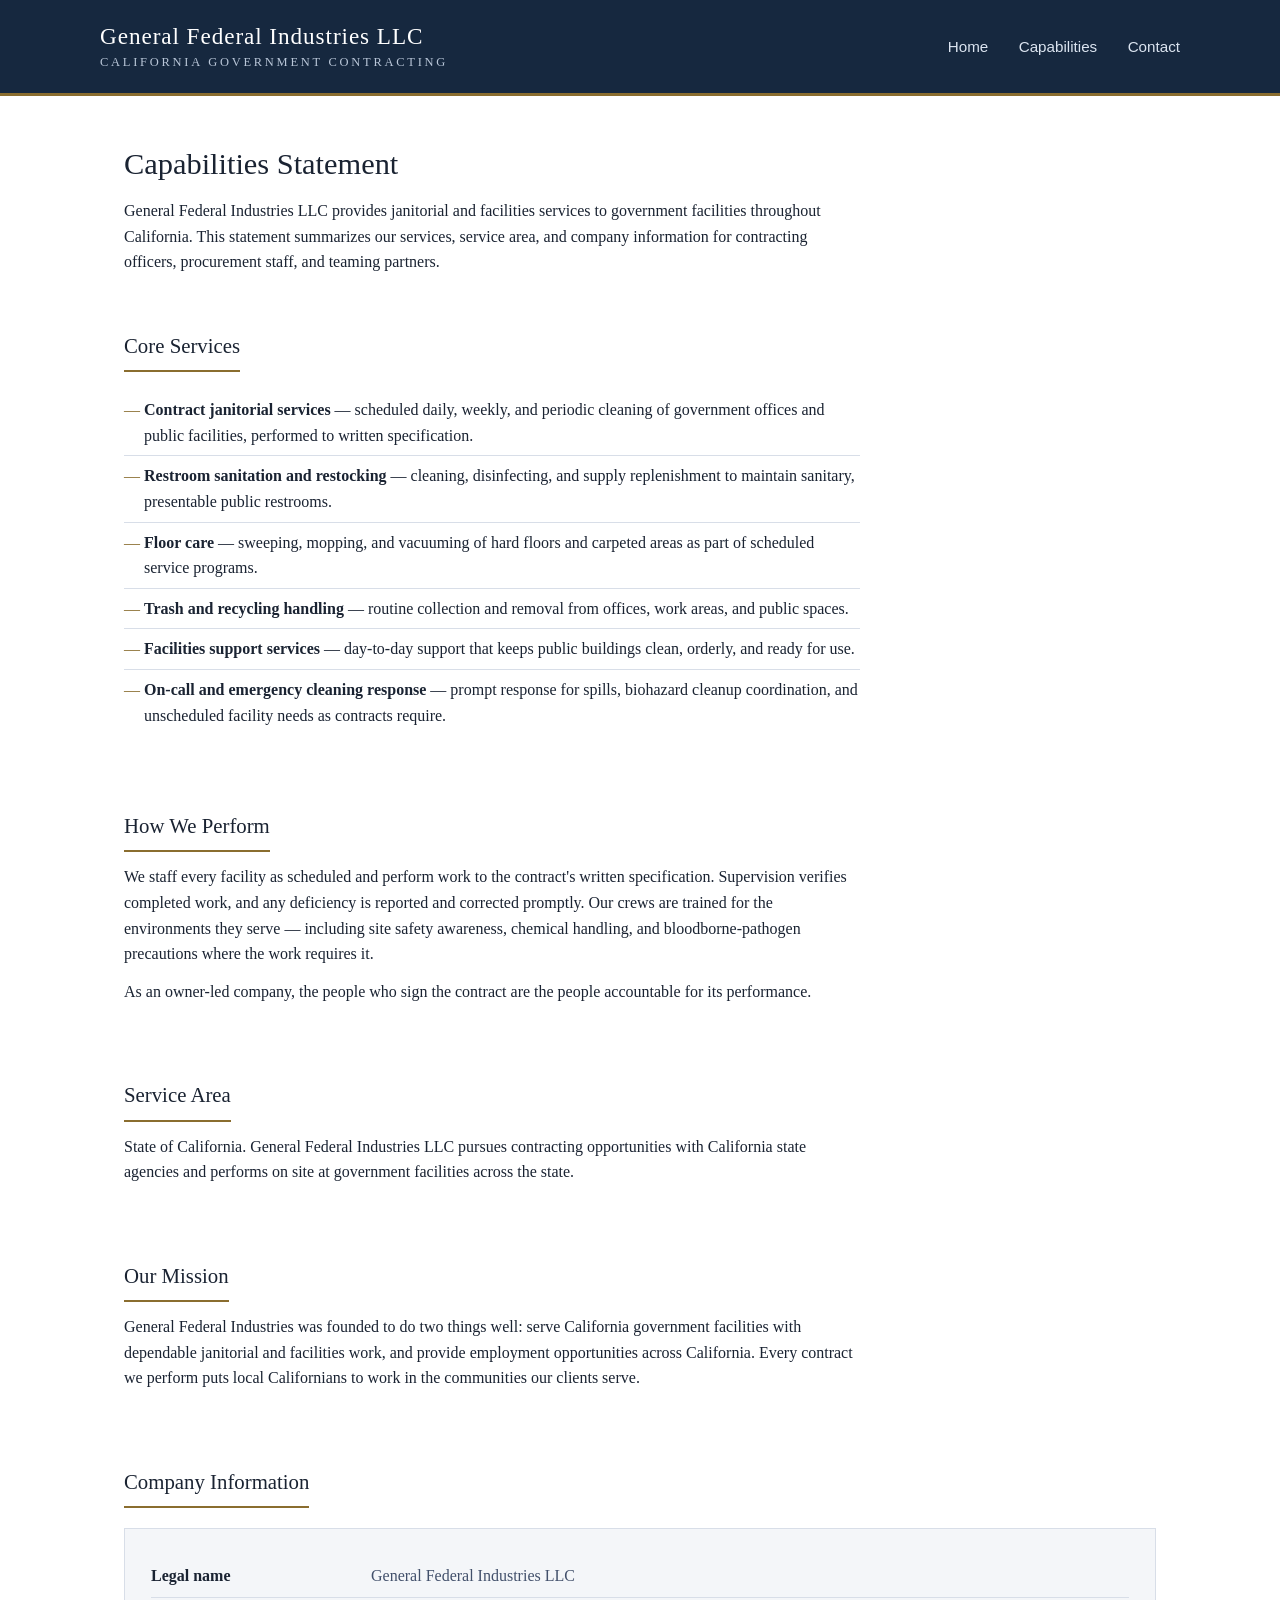
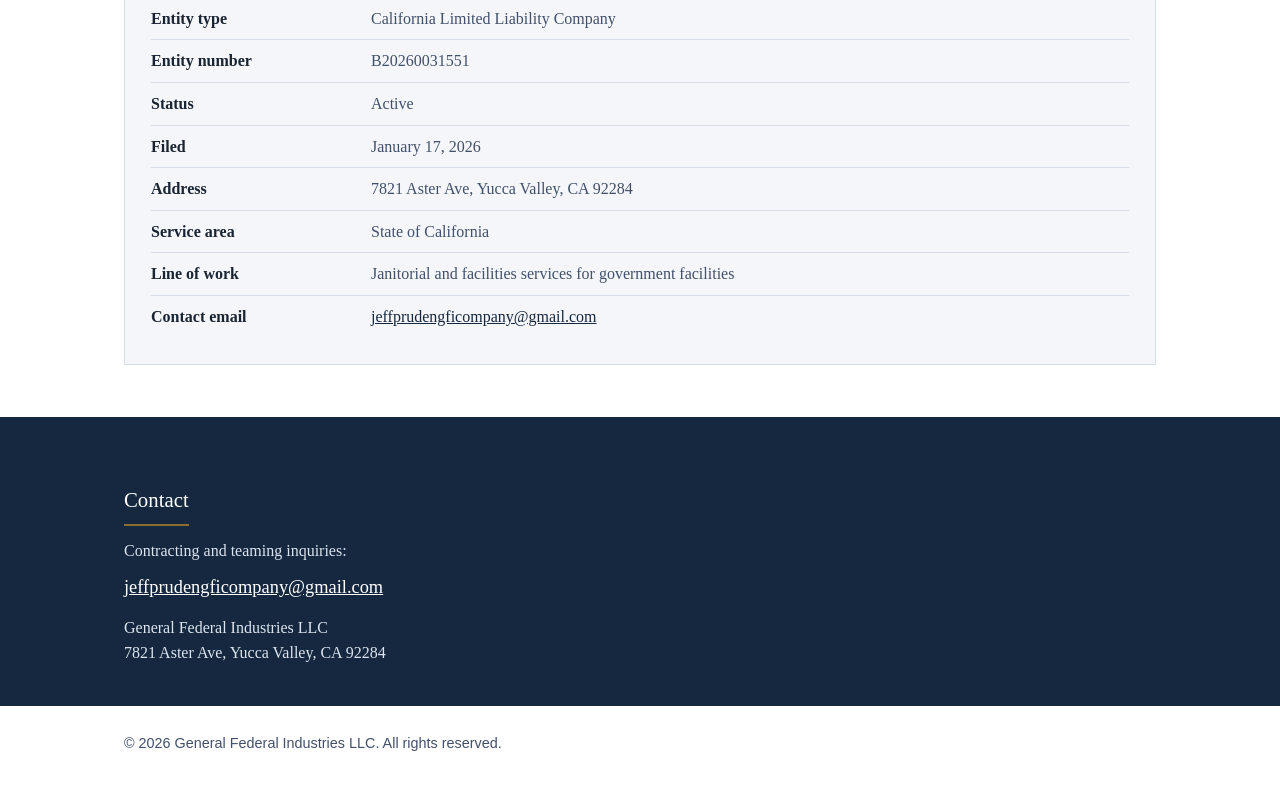
==== capabilities.html @ 668ac78e "Add capabilities.html - General Federal Industries capabilities page" ====
<!DOCTYPE html>
<html lang="en">
<head>
<meta charset="UTF-8">
<meta name="viewport" content="width=device-width, initial-scale=1.0">
<title>Capabilities — General Federal Industries LLC</title>
<meta name="description" content="Capabilities statement for General Federal Industries LLC: janitorial and facilities services for California government facilities.">
<style>
  :root{
    --ink:#1a2332; --navy:#16283f; --slate:#42506b; --line:#d8dee8;
    --accent:#8a6d2f; --bg:#ffffff; --panel:#f4f6f9; --max:1080px;
  }
  *{margin:0;padding:0;box-sizing:border-box}
  body{font-family:Georgia,'Times New Roman',serif;color:var(--ink);background:var(--bg);line-height:1.6}
  .sans{font-family:-apple-system,'Segoe UI',Helvetica,Arial,sans-serif}
  header{background:var(--navy);color:#fff}
  .wrap{max-width:var(--max);margin:0 auto;padding:0 24px}
  .topbar{display:flex;flex-wrap:wrap;align-items:center;justify-content:space-between;gap:12px;padding:22px 0}
  .firm{font-size:1.45rem;letter-spacing:.04em;line-height:1.25}
  .firm small{display:block;font-size:.78rem;letter-spacing:.22em;text-transform:uppercase;color:#b9c6d8;margin-top:4px}
  nav a{color:#dbe4f0;text-decoration:none;font-size:.95rem;margin-left:26px}
  nav a:hover{color:#fff;text-decoration:underline}
  .rule{height:3px;background:var(--accent)}
  section{padding:40px 0 8px}
  h1{font-size:1.9rem;font-weight:normal;margin:44px 0 10px}
  h2{font-size:1.3rem;font-weight:normal;margin:26px 0 12px;padding-bottom:8px;border-bottom:2px solid var(--accent);display:inline-block}
  p{max-width:46em;color:var(--ink)}
  p + p{margin-top:12px}
  ul.plain{list-style:none;margin-top:6px;max-width:46em}
  ul.plain li{padding:7px 0 7px 20px;position:relative;border-bottom:1px solid var(--line)}
  ul.plain li:last-child{border-bottom:none}
  ul.plain li::before{content:"—";position:absolute;left:0;color:var(--accent)}
  .facts{background:var(--panel);border:1px solid var(--line);padding:26px;margin-top:8px}
  .facts table{width:100%;border-collapse:collapse;font-size:1rem}
  .facts th{text-align:left;font-weight:bold;padding:8px 12px 8px 0;width:220px;vertical-align:top}
  .facts td{padding:8px 0;color:var(--slate)}
  .facts tr{border-bottom:1px solid var(--line)}
  .facts tr:last-child{border-bottom:none}
  .cta{background:var(--navy);color:#fff;padding:40px 0;margin-top:44px}
  .cta h2{color:#fff;border-bottom-color:var(--accent)}
  .cta p{color:#dbe4f0}
  .cta a{color:#fff}
  footer{padding:26px 0 34px;color:var(--slate);font-size:.9rem}
  a{color:var(--navy)}
  @media (max-width:640px){
    h1{font-size:1.5rem}
    .facts th{width:130px}
    nav a{margin-left:16px}
  }
</style>
</head>
<body>

<header>
  <div class="wrap topbar">
    <div class="firm">General Federal Industries LLC
      <small>California Government Contracting</small>
    </div>
    <nav class="sans">
      <a href="index.html">Home</a>
      <a href="capabilities.html">Capabilities</a>
      <a href="index.html#contact">Contact</a>
    </nav>
  </div>
  <div class="rule"></div>
</header>

<div class="wrap">
  <h1>Capabilities Statement</h1>
  <p>General Federal Industries LLC provides janitorial and facilities services to government facilities throughout California. This statement summarizes our services, service area, and company information for contracting officers, procurement staff, and teaming partners.</p>

  <section style="padding-top:28px">
    <h2>Core Services</h2>
    <ul class="plain">
      <li><strong>Contract janitorial services</strong> — scheduled daily, weekly, and periodic cleaning of government offices and public facilities, performed to written specification.</li>
      <li><strong>Restroom sanitation and restocking</strong> — cleaning, disinfecting, and supply replenishment to maintain sanitary, presentable public restrooms.</li>
      <li><strong>Floor care</strong> — sweeping, mopping, and vacuuming of hard floors and carpeted areas as part of scheduled service programs.</li>
      <li><strong>Trash and recycling handling</strong> — routine collection and removal from offices, work areas, and public spaces.</li>
      <li><strong>Facilities support services</strong> — day-to-day support that keeps public buildings clean, orderly, and ready for use.</li>
      <li><strong>On-call and emergency cleaning response</strong> — prompt response for spills, biohazard cleanup coordination, and unscheduled facility needs as contracts require.</li>
    </ul>
  </section>

  <section>
    <h2>How We Perform</h2>
    <p>We staff every facility as scheduled and perform work to the contract's written specification. Supervision verifies completed work, and any deficiency is reported and corrected promptly. Our crews are trained for the environments they serve — including site safety awareness, chemical handling, and bloodborne-pathogen precautions where the work requires it.</p>
    <p>As an owner-led company, the people who sign the contract are the people accountable for its performance.</p>
  </section>

  <section>
    <h2>Service Area</h2>
    <p>State of California. General Federal Industries LLC pursues contracting opportunities with California state agencies and performs on site at government facilities across the state.</p>
  </section>

  <section>
    <h2>Our Mission</h2>
    <p>General Federal Industries was founded to do two things well: serve California government facilities with dependable janitorial and facilities work, and provide employment opportunities across California. Every contract we perform puts local Californians to work in the communities our clients serve.</p>
  </section>

  <section>
    <h2>Company Information</h2>
    <div class="facts">
      <table>
        <tr><th>Legal name</th><td>General Federal Industries LLC</td></tr>
        <tr><th>Entity type</th><td>California Limited Liability Company</td></tr>
        <tr><th>Entity number</th><td>B20260031551</td></tr>
        <tr><th>Status</th><td>Active</td></tr>
        <tr><th>Filed</th><td>January 17, 2026</td></tr>
        <tr><th>Address</th><td>7821 Aster Ave, Yucca Valley, CA 92284</td></tr>
        <tr><th>Service area</th><td>State of California</td></tr>
        <tr><th>Line of work</th><td>Janitorial and facilities services for government facilities</td></tr>
        <tr><th>Contact email</th><td><a href="mailto:jeffprudengficompany@gmail.com">jeffprudengficompany@gmail.com</a></td></tr>
      </table>
    </div>
  </section>
</div>

<div class="cta">
  <div class="wrap">
    <h2>Contact</h2>
    <p>Contracting and teaming inquiries:</p>
    <p style="margin-top:10px;font-size:1.15rem"><a href="mailto:jeffprudengficompany@gmail.com">jeffprudengficompany@gmail.com</a></p>
    <p style="margin-top:12px">General Federal Industries LLC<br>7821 Aster Ave, Yucca Valley, CA 92284</p>
  </div>
</div>

<footer>
  <div class="wrap sans">&copy; 2026 General Federal Industries LLC. All rights reserved.</div>
</footer>

</body>
</html>
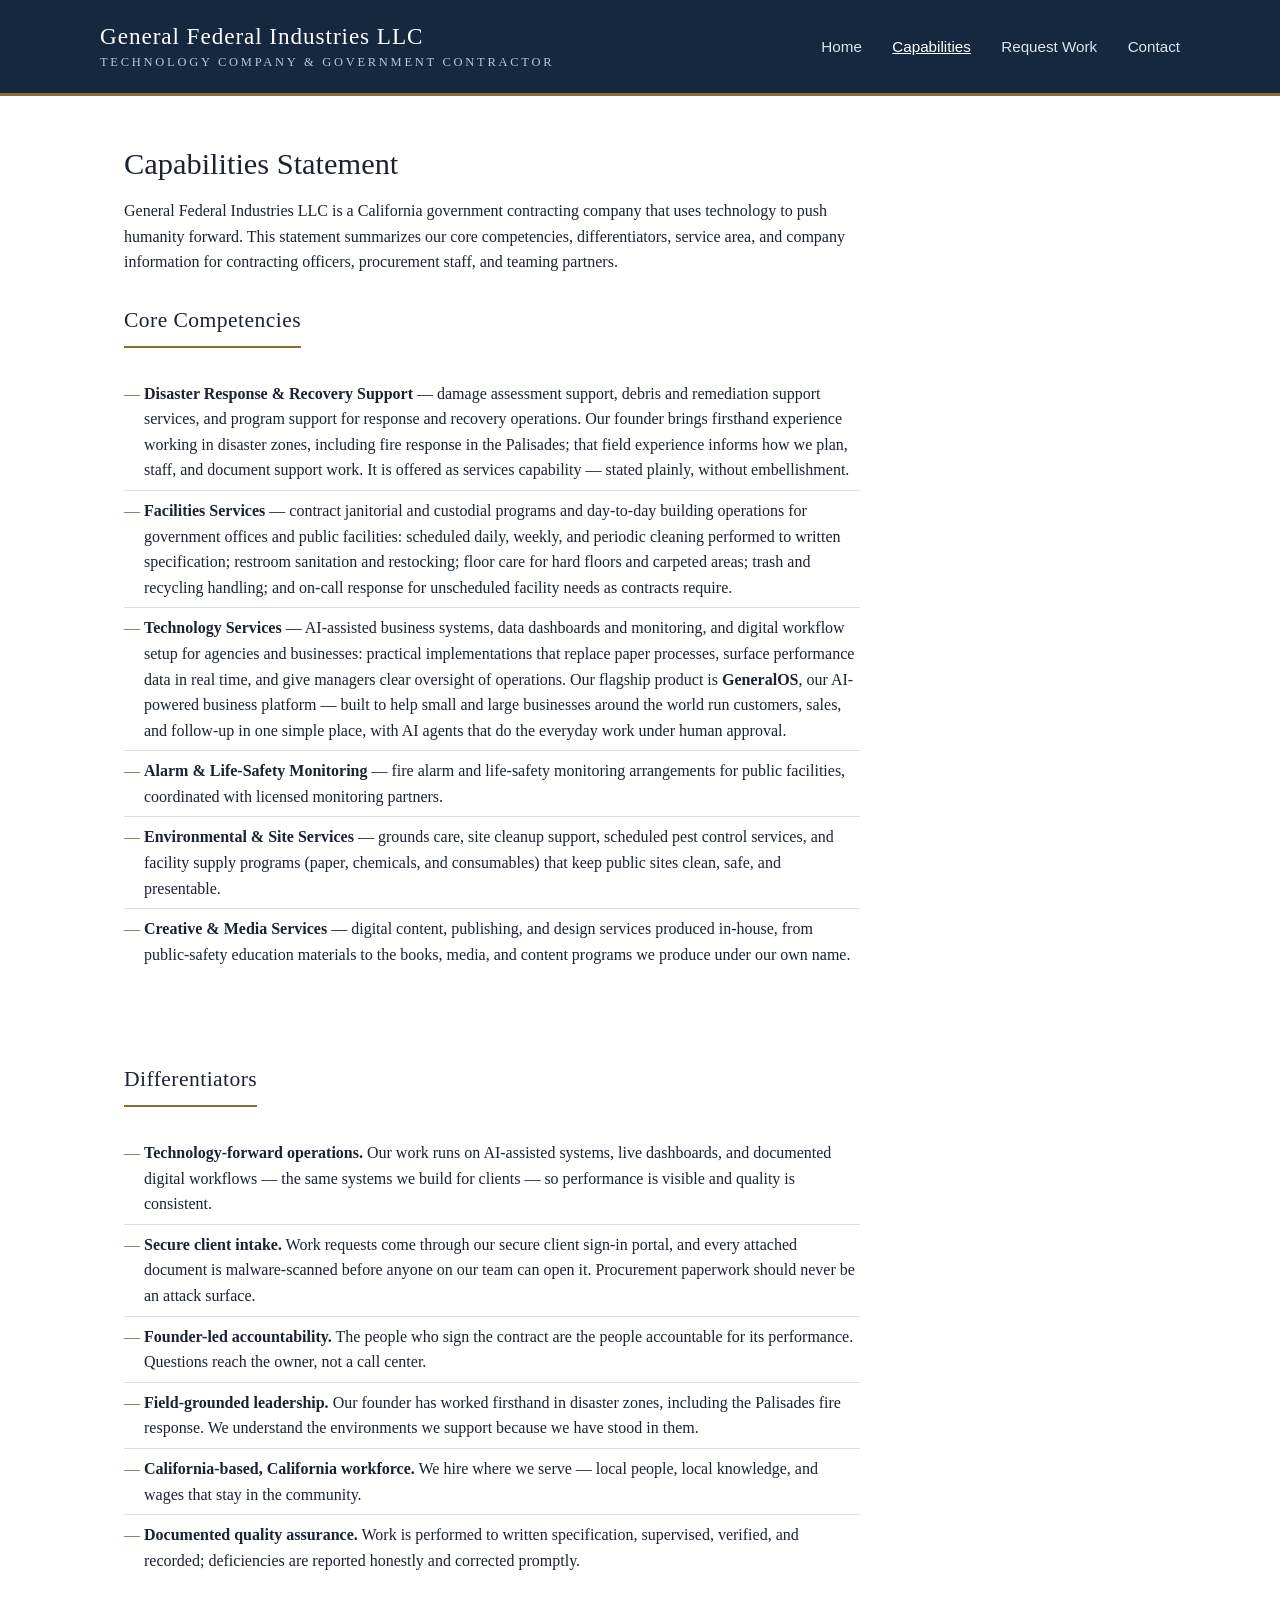
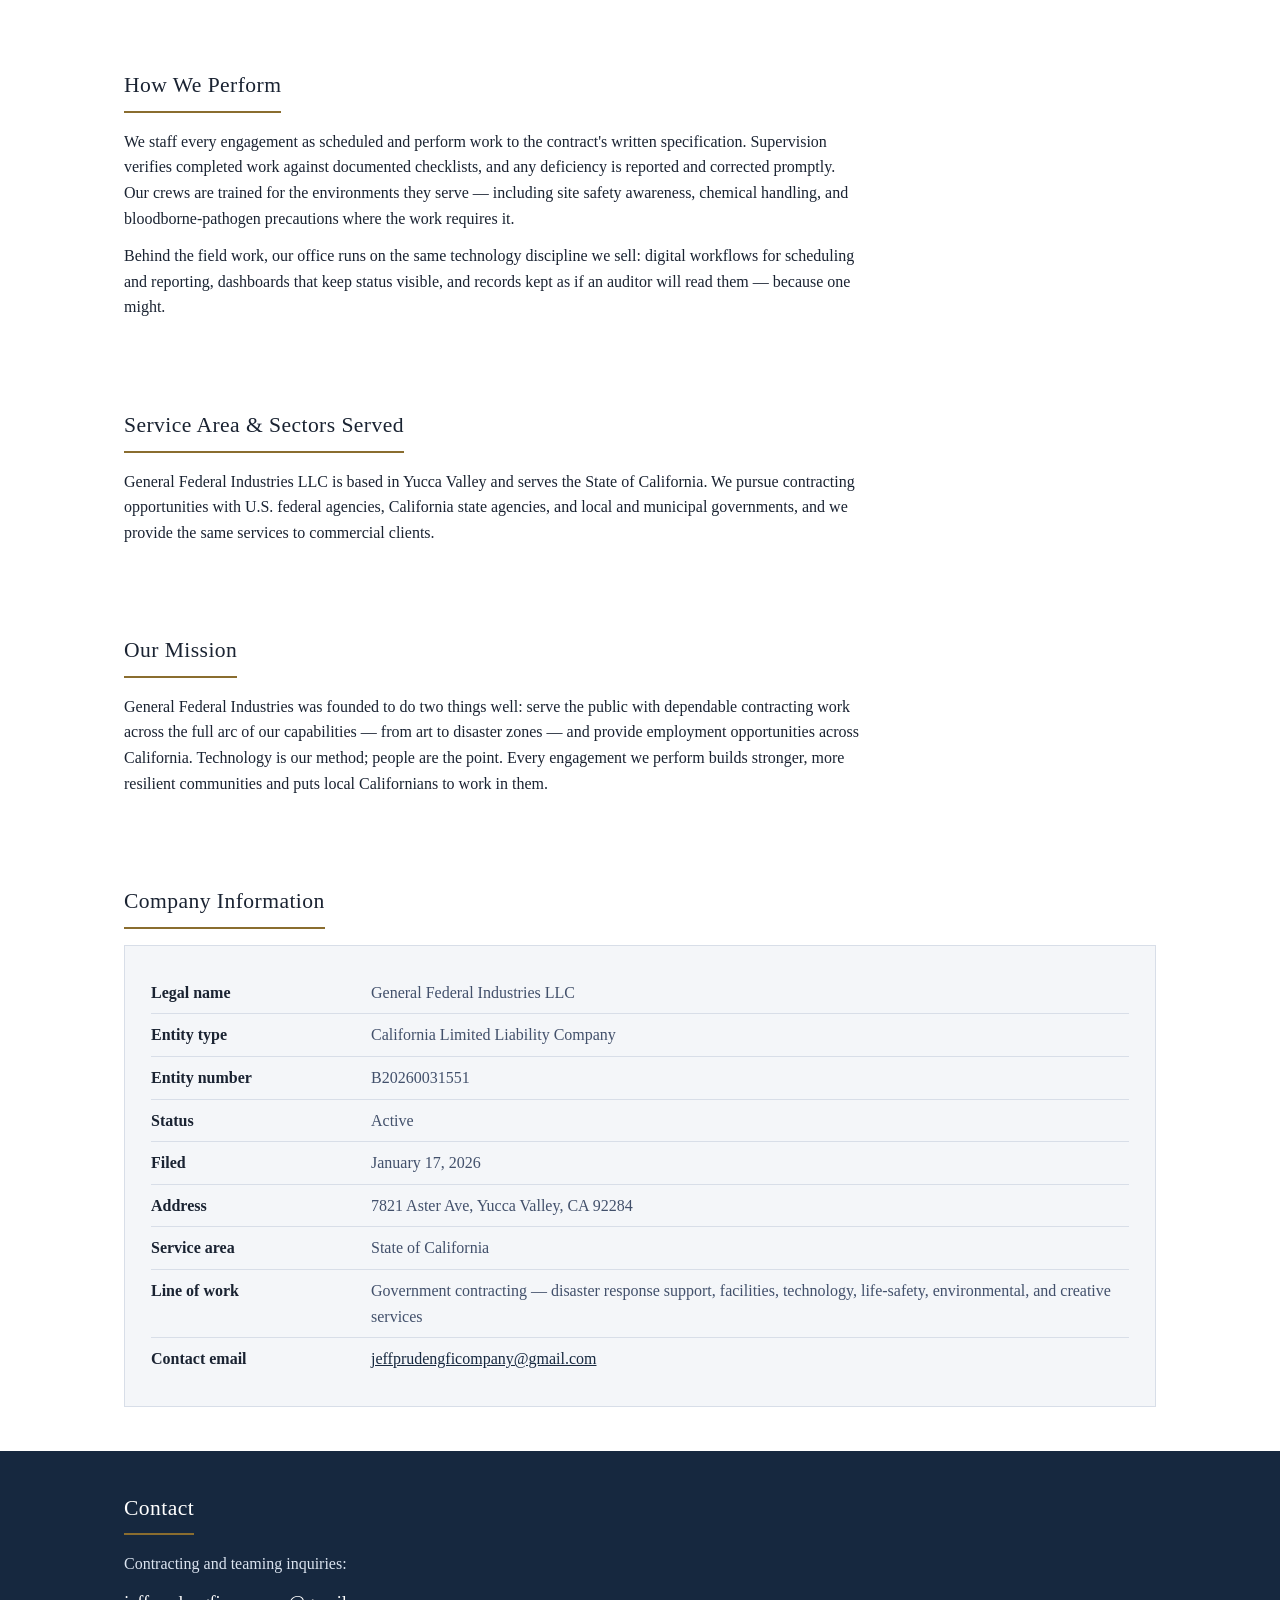
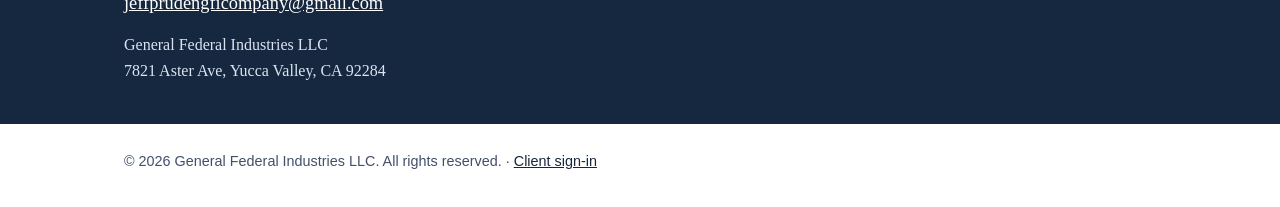
==== commit 007224b3: "GFI is a technology company and contractor — introducing GeneralOS" ====
--- a/capabilities.html
+++ b/capabilities.html
@@ -4,61 +4,22 @@
 <meta charset="UTF-8">
 <meta name="viewport" content="width=device-width, initial-scale=1.0">
 <title>Capabilities — General Federal Industries LLC</title>
-<meta name="description" content="Capabilities statement for General Federal Industries LLC: janitorial and facilities services for California government facilities.">
-<style>
-  :root{
-    --ink:#1a2332; --navy:#16283f; --slate:#42506b; --line:#d8dee8;
-    --accent:#8a6d2f; --bg:#ffffff; --panel:#f4f6f9; --max:1080px;
-  }
-  *{margin:0;padding:0;box-sizing:border-box}
-  body{font-family:Georgia,'Times New Roman',serif;color:var(--ink);background:var(--bg);line-height:1.6}
-  .sans{font-family:-apple-system,'Segoe UI',Helvetica,Arial,sans-serif}
-  header{background:var(--navy);color:#fff}
-  .wrap{max-width:var(--max);margin:0 auto;padding:0 24px}
-  .topbar{display:flex;flex-wrap:wrap;align-items:center;justify-content:space-between;gap:12px;padding:22px 0}
-  .firm{font-size:1.45rem;letter-spacing:.04em;line-height:1.25}
-  .firm small{display:block;font-size:.78rem;letter-spacing:.22em;text-transform:uppercase;color:#b9c6d8;margin-top:4px}
-  nav a{color:#dbe4f0;text-decoration:none;font-size:.95rem;margin-left:26px}
-  nav a:hover{color:#fff;text-decoration:underline}
-  .rule{height:3px;background:var(--accent)}
-  section{padding:40px 0 8px}
-  h1{font-size:1.9rem;font-weight:normal;margin:44px 0 10px}
-  h2{font-size:1.3rem;font-weight:normal;margin:26px 0 12px;padding-bottom:8px;border-bottom:2px solid var(--accent);display:inline-block}
-  p{max-width:46em;color:var(--ink)}
-  p + p{margin-top:12px}
-  ul.plain{list-style:none;margin-top:6px;max-width:46em}
-  ul.plain li{padding:7px 0 7px 20px;position:relative;border-bottom:1px solid var(--line)}
-  ul.plain li:last-child{border-bottom:none}
-  ul.plain li::before{content:"—";position:absolute;left:0;color:var(--accent)}
-  .facts{background:var(--panel);border:1px solid var(--line);padding:26px;margin-top:8px}
-  .facts table{width:100%;border-collapse:collapse;font-size:1rem}
-  .facts th{text-align:left;font-weight:bold;padding:8px 12px 8px 0;width:220px;vertical-align:top}
-  .facts td{padding:8px 0;color:var(--slate)}
-  .facts tr{border-bottom:1px solid var(--line)}
-  .facts tr:last-child{border-bottom:none}
-  .cta{background:var(--navy);color:#fff;padding:40px 0;margin-top:44px}
-  .cta h2{color:#fff;border-bottom-color:var(--accent)}
-  .cta p{color:#dbe4f0}
-  .cta a{color:#fff}
-  footer{padding:26px 0 34px;color:var(--slate);font-size:.9rem}
-  a{color:var(--navy)}
-  @media (max-width:640px){
-    h1{font-size:1.5rem}
-    .facts th{width:130px}
-    nav a{margin-left:16px}
-  }
-</style>
+<meta name="description" content="Capabilities statement for General Federal Industries LLC: government contracting across disaster response support, facilities, technology, life-safety, environmental, and creative services in California.">
+<meta name="referrer" content="strict-origin-when-cross-origin">
+<meta http-equiv="Content-Security-Policy" content="default-src 'self'; script-src 'self'; style-src 'self'; img-src 'self' data:; font-src 'self'; connect-src 'self'; object-src 'none'; base-uri 'self'; form-action 'self'">
+<link rel="stylesheet" href="styles.css">
 </head>
 <body>
 
 <header>
   <div class="wrap topbar">
     <div class="firm">General Federal Industries LLC
-      <small>California Government Contracting</small>
+      <small>Technology Company &amp; Government Contractor</small>
     </div>
     <nav class="sans">
       <a href="index.html">Home</a>
-      <a href="capabilities.html">Capabilities</a>
+      <a href="capabilities.html" class="active">Capabilities</a>
+      <a href="request.html">Request Work</a>
       <a href="index.html#contact">Contact</a>
     </nav>
   </div>
@@ -66,35 +27,47 @@
 </header>
 
 <div class="wrap">
-  <h1>Capabilities Statement</h1>
-  <p>General Federal Industries LLC provides janitorial and facilities services to government facilities throughout California. This statement summarizes our services, service area, and company information for contracting officers, procurement staff, and teaming partners.</p>
+  <h1 class="page">Capabilities Statement</h1>
+  <p>General Federal Industries LLC is a California government contracting company that uses technology to push humanity forward. This statement summarizes our core competencies, differentiators, service area, and company information for contracting officers, procurement staff, and teaming partners.</p>
 
-  <section style="padding-top:28px">
-    <h2>Core Services</h2>
+  <section class="pt28">
+    <h2>Core Competencies</h2>
     <ul class="plain">
-      <li><strong>Contract janitorial services</strong> — scheduled daily, weekly, and periodic cleaning of government offices and public facilities, performed to written specification.</li>
-      <li><strong>Restroom sanitation and restocking</strong> — cleaning, disinfecting, and supply replenishment to maintain sanitary, presentable public restrooms.</li>
-      <li><strong>Floor care</strong> — sweeping, mopping, and vacuuming of hard floors and carpeted areas as part of scheduled service programs.</li>
-      <li><strong>Trash and recycling handling</strong> — routine collection and removal from offices, work areas, and public spaces.</li>
-      <li><strong>Facilities support services</strong> — day-to-day support that keeps public buildings clean, orderly, and ready for use.</li>
-      <li><strong>On-call and emergency cleaning response</strong> — prompt response for spills, biohazard cleanup coordination, and unscheduled facility needs as contracts require.</li>
+      <li><strong>Disaster Response &amp; Recovery Support</strong> — damage assessment support, debris and remediation support services, and program support for response and recovery operations. Our founder brings firsthand experience working in disaster zones, including fire response in the Palisades; that field experience informs how we plan, staff, and document support work. It is offered as services capability — stated plainly, without embellishment.</li>
+      <li><strong>Facilities Services</strong> — contract janitorial and custodial programs and day-to-day building operations for government offices and public facilities: scheduled daily, weekly, and periodic cleaning performed to written specification; restroom sanitation and restocking; floor care for hard floors and carpeted areas; trash and recycling handling; and on-call response for unscheduled facility needs as contracts require.</li>
+      <li><strong>Technology Services</strong> — AI-assisted business systems, data dashboards and monitoring, and digital workflow setup for agencies and businesses: practical implementations that replace paper processes, surface performance data in real time, and give managers clear oversight of operations. Our flagship product is <strong>GeneralOS</strong>, our AI-powered business platform — built to help small and large businesses around the world run customers, sales, and follow-up in one simple place, with AI agents that do the everyday work under human approval.</li>
+      <li><strong>Alarm &amp; Life-Safety Monitoring</strong> — fire alarm and life-safety monitoring arrangements for public facilities, coordinated with licensed monitoring partners.</li>
+      <li><strong>Environmental &amp; Site Services</strong> — grounds care, site cleanup support, scheduled pest control services, and facility supply programs (paper, chemicals, and consumables) that keep public sites clean, safe, and presentable.</li>
+      <li><strong>Creative &amp; Media Services</strong> — digital content, publishing, and design services produced in-house, from public-safety education materials to the books, media, and content programs we produce under our own name.</li>
+    </ul>
+  </section>
+
+  <section>
+    <h2>Differentiators</h2>
+    <ul class="plain">
+      <li><strong>Technology-forward operations.</strong> Our work runs on AI-assisted systems, live dashboards, and documented digital workflows — the same systems we build for clients — so performance is visible and quality is consistent.</li>
+      <li><strong>Secure client intake.</strong> Work requests come through our secure client sign-in portal, and every attached document is malware-scanned before anyone on our team can open it. Procurement paperwork should never be an attack surface.</li>
+      <li><strong>Founder-led accountability.</strong> The people who sign the contract are the people accountable for its performance. Questions reach the owner, not a call center.</li>
+      <li><strong>Field-grounded leadership.</strong> Our founder has worked firsthand in disaster zones, including the Palisades fire response. We understand the environments we support because we have stood in them.</li>
+      <li><strong>California-based, California workforce.</strong> We hire where we serve — local people, local knowledge, and wages that stay in the community.</li>
+      <li><strong>Documented quality assurance.</strong> Work is performed to written specification, supervised, verified, and recorded; deficiencies are reported honestly and corrected promptly.</li>
     </ul>
   </section>
 
   <section>
     <h2>How We Perform</h2>
-    <p>We staff every facility as scheduled and perform work to the contract's written specification. Supervision verifies completed work, and any deficiency is reported and corrected promptly. Our crews are trained for the environments they serve — including site safety awareness, chemical handling, and bloodborne-pathogen precautions where the work requires it.</p>
-    <p>As an owner-led company, the people who sign the contract are the people accountable for its performance.</p>
+    <p>We staff every engagement as scheduled and perform work to the contract's written specification. Supervision verifies completed work against documented checklists, and any deficiency is reported and corrected promptly. Our crews are trained for the environments they serve — including site safety awareness, chemical handling, and bloodborne-pathogen precautions where the work requires it.</p>
+    <p>Behind the field work, our office runs on the same technology discipline we sell: digital workflows for scheduling and reporting, dashboards that keep status visible, and records kept as if an auditor will read them — because one might.</p>
   </section>
 
   <section>
-    <h2>Service Area</h2>
-    <p>State of California. General Federal Industries LLC pursues contracting opportunities with California state agencies and performs on site at government facilities across the state.</p>
+    <h2>Service Area &amp; Sectors Served</h2>
+    <p>General Federal Industries LLC is based in Yucca Valley and serves the State of California. We pursue contracting opportunities with U.S. federal agencies, California state agencies, and local and municipal governments, and we provide the same services to commercial clients.</p>
   </section>
 
   <section>
     <h2>Our Mission</h2>
-    <p>General Federal Industries was founded to do two things well: serve California government facilities with dependable janitorial and facilities work, and provide employment opportunities across California. Every contract we perform puts local Californians to work in the communities our clients serve.</p>
+    <p>General Federal Industries was founded to do two things well: serve the public with dependable contracting work across the full arc of our capabilities — from art to disaster zones — and provide employment opportunities across California. Technology is our method; people are the point. Every engagement we perform builds stronger, more resilient communities and puts local Californians to work in them.</p>
   </section>
 
   <section>
@@ -108,7 +81,7 @@
         <tr><th>Filed</th><td>January 17, 2026</td></tr>
         <tr><th>Address</th><td>7821 Aster Ave, Yucca Valley, CA 92284</td></tr>
         <tr><th>Service area</th><td>State of California</td></tr>
-        <tr><th>Line of work</th><td>Janitorial and facilities services for government facilities</td></tr>
+        <tr><th>Line of work</th><td>Government contracting — disaster response support, facilities, technology, life-safety, environmental, and creative services</td></tr>
         <tr><th>Contact email</th><td><a href="mailto:jeffprudengficompany@gmail.com">jeffprudengficompany@gmail.com</a></td></tr>
       </table>
     </div>
@@ -119,13 +92,13 @@
   <div class="wrap">
     <h2>Contact</h2>
     <p>Contracting and teaming inquiries:</p>
-    <p style="margin-top:10px;font-size:1.15rem"><a href="mailto:jeffprudengficompany@gmail.com">jeffprudengficompany@gmail.com</a></p>
-    <p style="margin-top:12px">General Federal Industries LLC<br>7821 Aster Ave, Yucca Valley, CA 92284</p>
+    <p class="cta-email"><a href="mailto:jeffprudengficompany@gmail.com">jeffprudengficompany@gmail.com</a></p>
+    <p class="mt14">General Federal Industries LLC<br>7821 Aster Ave, Yucca Valley, CA 92284</p>
   </div>
 </div>
 
 <footer>
-  <div class="wrap sans">&copy; 2026 General Federal Industries LLC. All rights reserved.</div>
+  <div class="wrap sans">&copy; 2026 General Federal Industries LLC. All rights reserved. · <a href="request.html">Client sign-in</a></div>
 </footer>
 
 </body>
--- a/styles.css
+++ b/styles.css
@@ -0,0 +1,93 @@
+/* General Federal Industries LLC — shared site styles (v2).
+   Moved out of the v1 pages' inline <style> blocks so the site can run
+   under a strict Content-Security-Policy (style-src 'self'). */
+:root{
+  --ink:#1a2332; --navy:#16283f; --slate:#42506b; --line:#d8dee8;
+  --accent:#8a6d2f; --bg:#ffffff; --panel:#f4f6f9; --max:1080px;
+  --danger:#8f2d2d; --ok:#27632f;
+}
+*{margin:0;padding:0;box-sizing:border-box}
+body{font-family:Georgia,'Times New Roman',serif;color:var(--ink);background:var(--bg);line-height:1.6}
+.sans{font-family:-apple-system,'Segoe UI',Helvetica,Arial,sans-serif}
+header{background:var(--navy);color:#fff}
+.wrap{max-width:var(--max);margin:0 auto;padding:0 24px}
+.topbar{display:flex;flex-wrap:wrap;align-items:center;justify-content:space-between;gap:12px;padding:22px 0}
+.firm{font-size:1.45rem;letter-spacing:.04em;line-height:1.25}
+.firm small{display:block;font-size:.78rem;letter-spacing:.22em;text-transform:uppercase;color:#b9c6d8;margin-top:4px}
+nav a{color:#dbe4f0;text-decoration:none;font-size:.95rem;margin-left:26px}
+nav a:hover{color:#fff;text-decoration:underline}
+nav a.active{color:#fff;text-decoration:underline}
+.rule{height:3px;background:var(--accent)}
+.hero{padding:56px 0 44px;border-bottom:1px solid var(--line)}
+.hero h1{font-size:2.1rem;font-weight:normal;line-height:1.25;max-width:22em}
+.hero p{margin-top:18px;font-size:1.08rem;color:var(--slate);max-width:44em}
+section{padding:44px 0}
+h1.page{font-size:1.9rem;font-weight:normal;margin:44px 0 10px}
+h2{font-size:1.35rem;font-weight:normal;letter-spacing:.02em;margin-bottom:16px;padding-bottom:8px;border-bottom:2px solid var(--accent);display:inline-block}
+p.lead{font-size:1.05rem;color:var(--ink);max-width:46em}
+p{max-width:46em}
+p + p{margin-top:12px}
+.mt14{margin-top:14px}
+.mt20{margin-top:20px}
+.grid{display:grid;grid-template-columns:repeat(auto-fit,minmax(280px,1fr));gap:22px;margin-top:22px}
+.card{background:var(--panel);border:1px solid var(--line);padding:24px}
+.card h3{font-size:1.08rem;font-weight:bold;margin-bottom:8px}
+.card p{color:var(--slate);font-size:.98rem;max-width:none}
+ul.plain{list-style:none;margin-top:10px;max-width:46em}
+ul.plain li{padding:7px 0 7px 20px;position:relative;border-bottom:1px solid var(--line)}
+ul.plain li:last-child{border-bottom:none}
+ul.plain li::before{content:"—";position:absolute;left:0;color:var(--accent)}
+.facts{background:var(--panel);border:1px solid var(--line);padding:26px}
+.facts table{width:100%;border-collapse:collapse;font-size:1rem}
+.facts th{text-align:left;font-weight:bold;padding:8px 12px 8px 0;width:220px;vertical-align:top}
+.facts td{padding:8px 0;color:var(--slate)}
+.facts tr{border-bottom:1px solid var(--line)}
+.facts tr:last-child{border-bottom:none}
+.cta{background:var(--navy);color:#fff;padding:40px 0}
+.cta h2{color:#fff;border-bottom-color:var(--accent)}
+.cta p{color:#dbe4f0;max-width:44em}
+.cta a{color:#fff}
+.cta-email{margin-top:12px;font-size:1.15rem}
+footer{padding:26px 0 34px;color:var(--slate);font-size:.9rem}
+a{color:var(--navy)}
+.btn{display:inline-block;background:var(--navy);color:#fff;text-decoration:none;
+  padding:12px 22px;font-size:1rem;border:1px solid var(--navy);cursor:pointer}
+.btn:hover{background:var(--accent);border-color:var(--accent)}
+.btn.secondary{background:#fff;color:var(--navy)}
+.btn.secondary:hover{background:var(--panel);color:var(--navy)}
+.pt28{padding-top:28px}
+
+/* --- sign-in + intake form (request.html) --- */
+.auth-box,.form-box{background:var(--panel);border:1px solid var(--line);padding:26px;max-width:760px}
+.form-box{margin-top:26px}
+label.flabel{display:block;font-weight:bold;margin:18px 0 6px}
+label.flabel:first-child{margin-top:0}
+.hint{font-weight:normal;color:var(--slate);font-size:.9rem}
+input[type=text],input[type=email],input[type=tel],input[type=file],
+select,textarea{
+  width:100%;padding:10px;font-size:1rem;border:1px solid var(--line);
+  background:#fff;color:var(--ink);font-family:inherit}
+textarea{min-height:140px}
+.field-error{color:var(--danger);font-size:.92rem;min-height:1.2em;margin-top:4px}
+.msg{margin-top:14px;font-size:1rem}
+.msg.ok{color:var(--ok)}
+.msg.err{color:var(--danger)}
+.notice{border:1px solid var(--accent);background:#fdf8ec;padding:16px 18px;max-width:760px;margin-top:22px}
+.notice p{max-width:none}
+[hidden]{display:none !important}
+.sub-card{background:#fff;border:1px solid var(--line);padding:18px;margin:14px 0;max-width:760px}
+.sub-card h3{font-size:1.05rem;margin-bottom:6px}
+.badge{display:inline-block;padding:1px 9px;border-radius:8px;font-size:.82rem;background:#e8edf4;color:var(--navy)}
+.badge.locked{background:#f6e0e0;color:var(--danger)}
+.badge.clean{background:#e2f2e4;color:var(--ok)}
+.badge.pending{background:#fdf3d8;color:#6d5410}
+.row-flex{display:flex;gap:12px;flex-wrap:wrap;align-items:center}
+#turnstile-box{margin-top:14px}
+
+@media (max-width:640px){
+  .hero{padding:38px 0 30px}
+  .hero h1{font-size:1.6rem}
+  h1.page{font-size:1.5rem}
+  .facts th{width:130px}
+  nav a{margin-left:16px}
+}
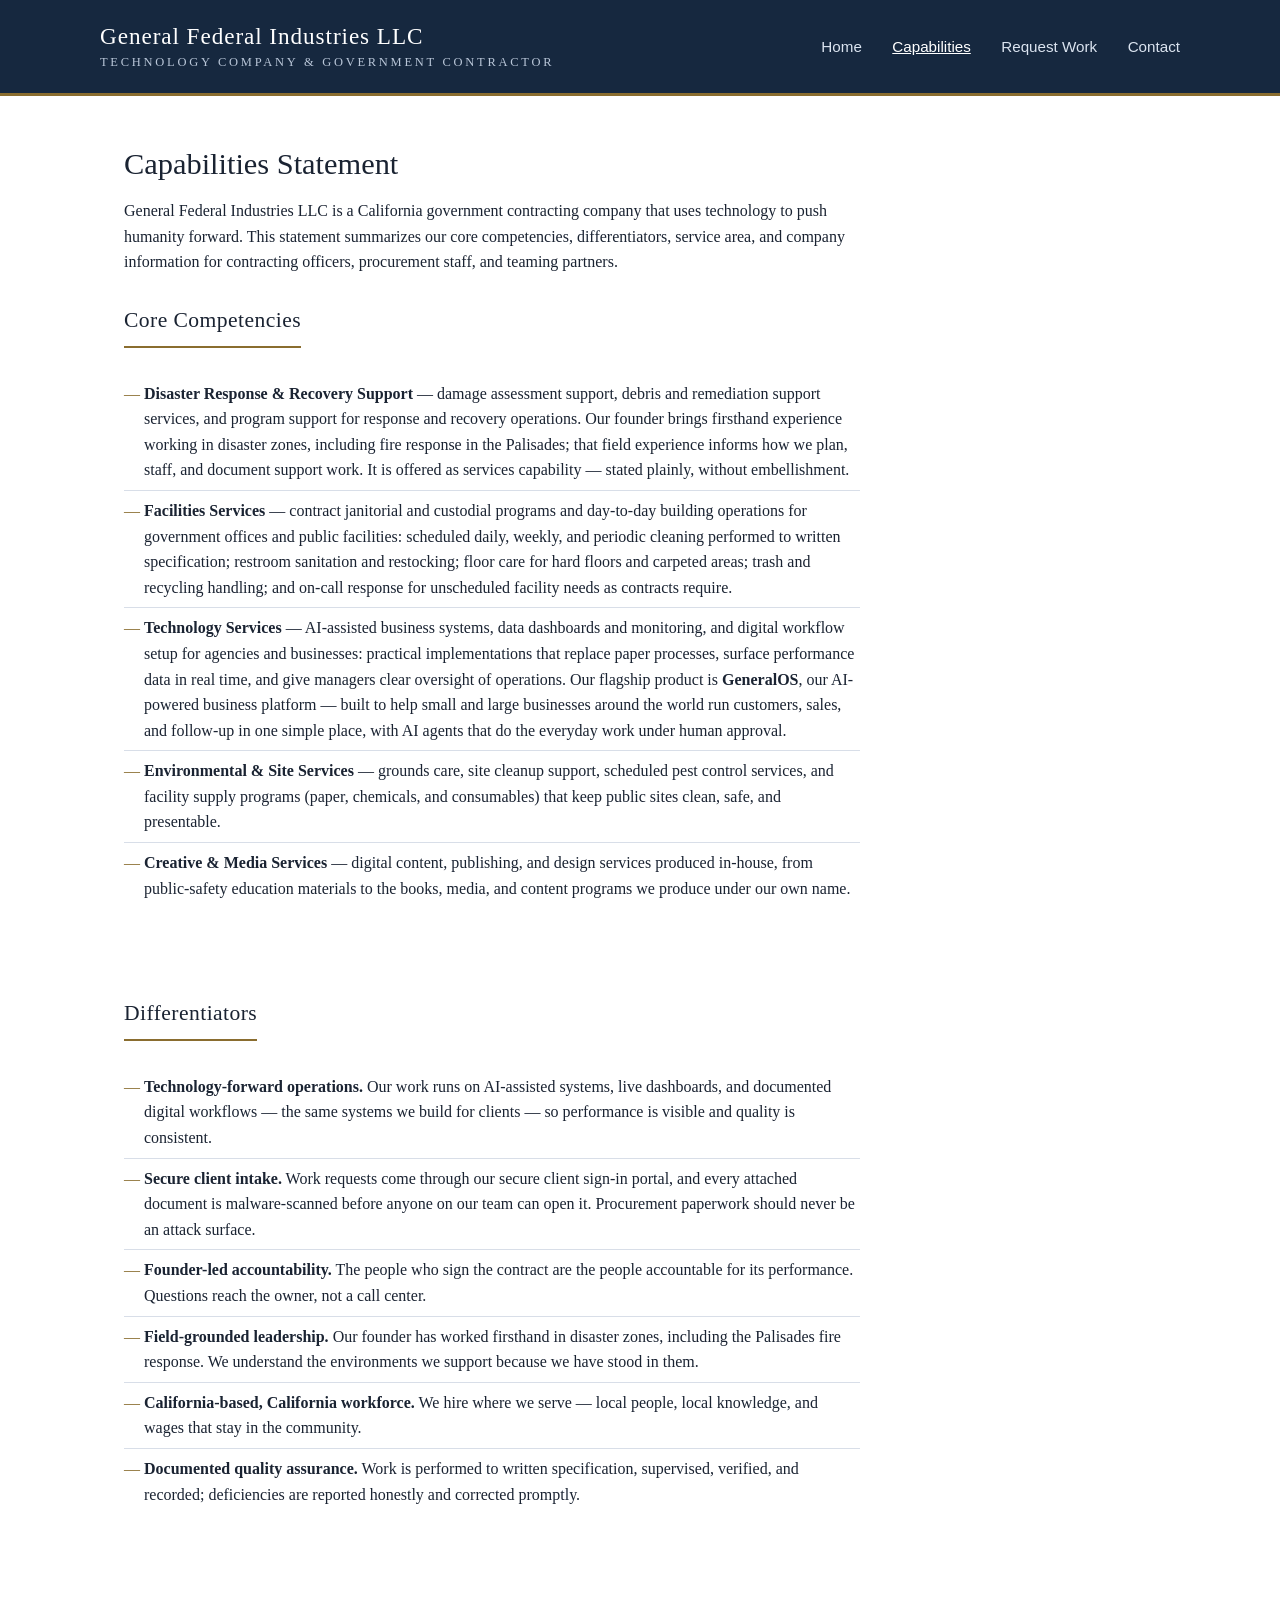
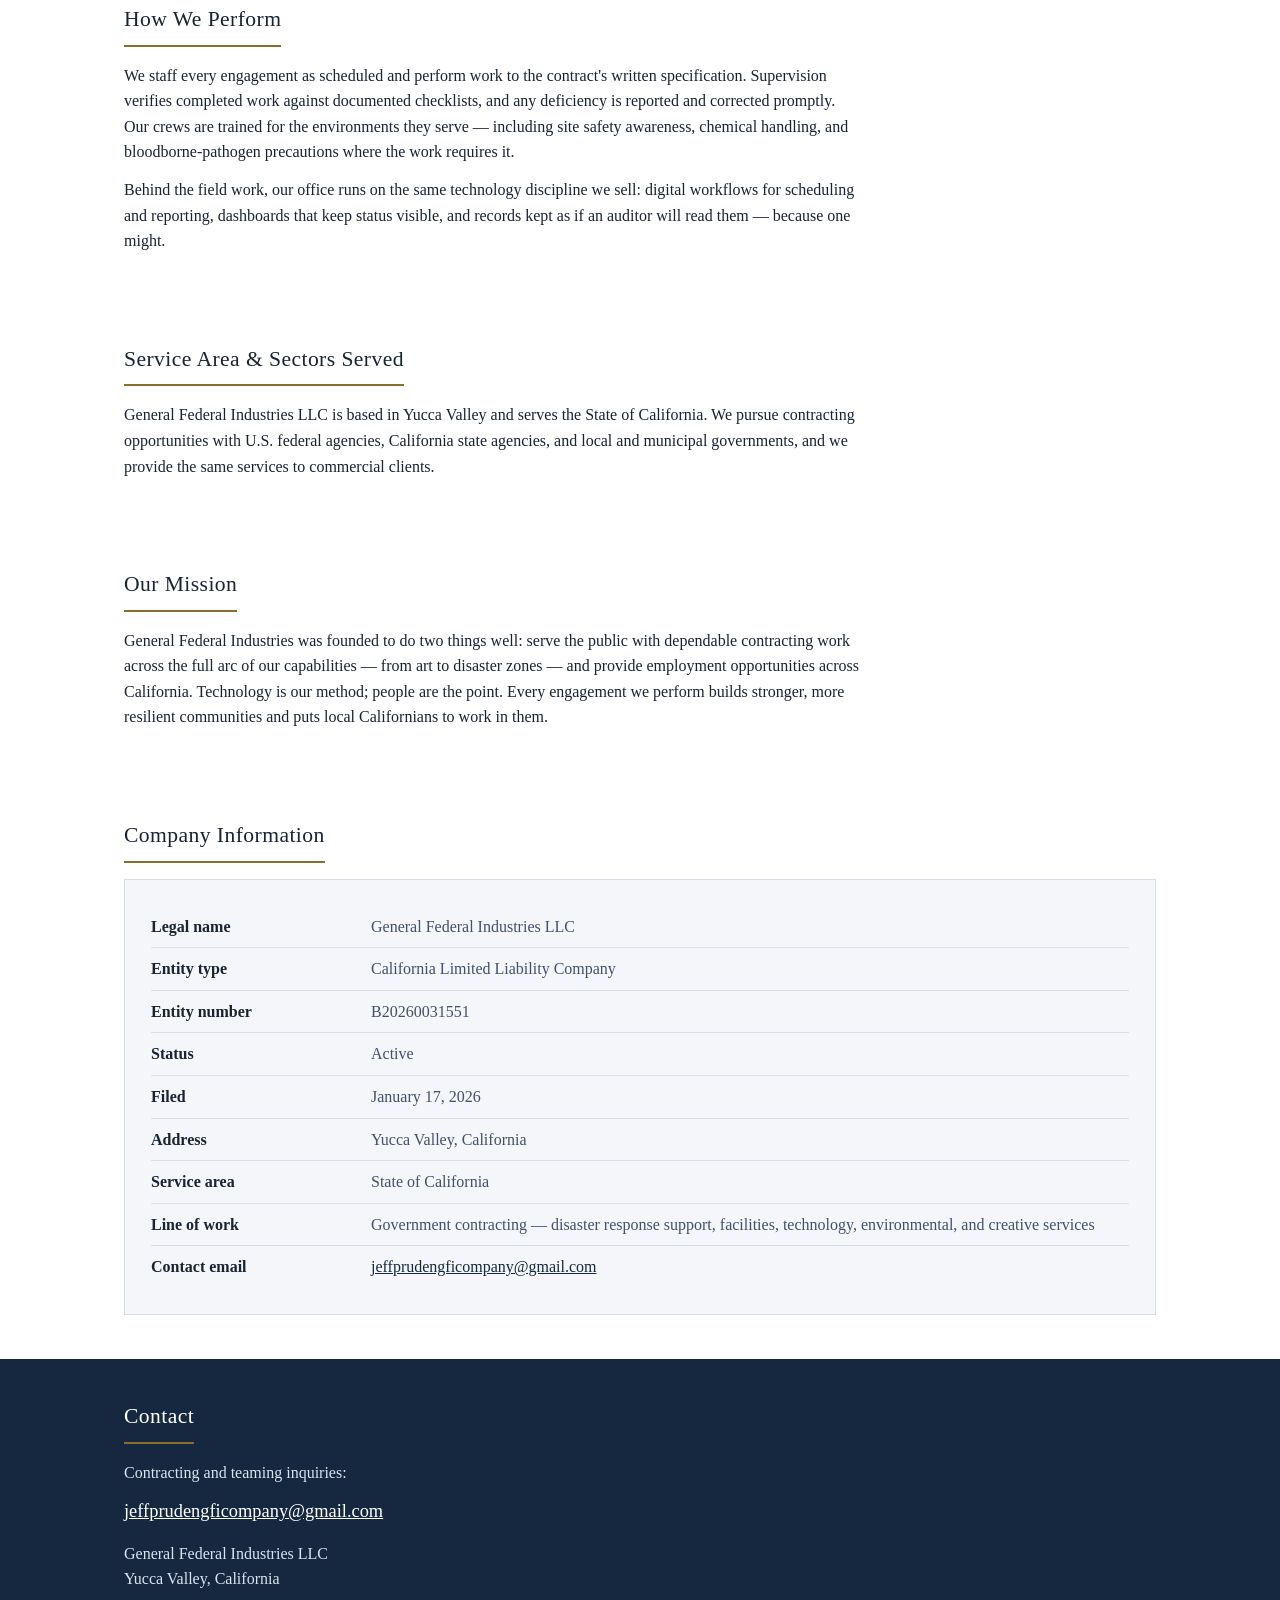
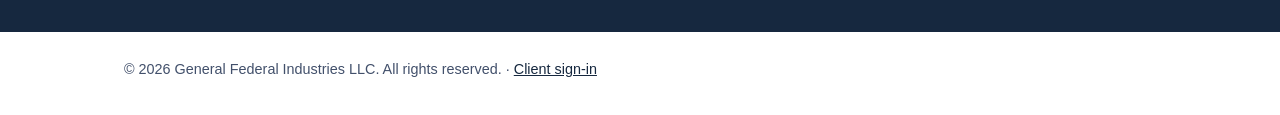
==== commit 2c4ab19b: "Remove alarm monitoring service and street address per owner direction" ====
--- a/capabilities.html
+++ b/capabilities.html
@@ -4,7 +4,7 @@
 <meta charset="UTF-8">
 <meta name="viewport" content="width=device-width, initial-scale=1.0">
 <title>Capabilities — General Federal Industries LLC</title>
-<meta name="description" content="Capabilities statement for General Federal Industries LLC: government contracting across disaster response support, facilities, technology, life-safety, environmental, and creative services in California.">
+<meta name="description" content="Capabilities statement for General Federal Industries LLC: government contracting across disaster response support, facilities, technology, environmental, and creative services in California.">
 <meta name="referrer" content="strict-origin-when-cross-origin">
 <meta http-equiv="Content-Security-Policy" content="default-src 'self'; script-src 'self'; style-src 'self'; img-src 'self' data:; font-src 'self'; connect-src 'self'; object-src 'none'; base-uri 'self'; form-action 'self'">
 <link rel="stylesheet" href="styles.css">
@@ -36,7 +36,6 @@
       <li><strong>Disaster Response &amp; Recovery Support</strong> — damage assessment support, debris and remediation support services, and program support for response and recovery operations. Our founder brings firsthand experience working in disaster zones, including fire response in the Palisades; that field experience informs how we plan, staff, and document support work. It is offered as services capability — stated plainly, without embellishment.</li>
       <li><strong>Facilities Services</strong> — contract janitorial and custodial programs and day-to-day building operations for government offices and public facilities: scheduled daily, weekly, and periodic cleaning performed to written specification; restroom sanitation and restocking; floor care for hard floors and carpeted areas; trash and recycling handling; and on-call response for unscheduled facility needs as contracts require.</li>
       <li><strong>Technology Services</strong> — AI-assisted business systems, data dashboards and monitoring, and digital workflow setup for agencies and businesses: practical implementations that replace paper processes, surface performance data in real time, and give managers clear oversight of operations. Our flagship product is <strong>GeneralOS</strong>, our AI-powered business platform — built to help small and large businesses around the world run customers, sales, and follow-up in one simple place, with AI agents that do the everyday work under human approval.</li>
-      <li><strong>Alarm &amp; Life-Safety Monitoring</strong> — fire alarm and life-safety monitoring arrangements for public facilities, coordinated with licensed monitoring partners.</li>
       <li><strong>Environmental &amp; Site Services</strong> — grounds care, site cleanup support, scheduled pest control services, and facility supply programs (paper, chemicals, and consumables) that keep public sites clean, safe, and presentable.</li>
       <li><strong>Creative &amp; Media Services</strong> — digital content, publishing, and design services produced in-house, from public-safety education materials to the books, media, and content programs we produce under our own name.</li>
     </ul>
@@ -79,9 +78,9 @@
         <tr><th>Entity number</th><td>B20260031551</td></tr>
         <tr><th>Status</th><td>Active</td></tr>
         <tr><th>Filed</th><td>January 17, 2026</td></tr>
-        <tr><th>Address</th><td>7821 Aster Ave, Yucca Valley, CA 92284</td></tr>
+        <tr><th>Address</th><td>Yucca Valley, California</td></tr>
         <tr><th>Service area</th><td>State of California</td></tr>
-        <tr><th>Line of work</th><td>Government contracting — disaster response support, facilities, technology, life-safety, environmental, and creative services</td></tr>
+        <tr><th>Line of work</th><td>Government contracting — disaster response support, facilities, technology, environmental, and creative services</td></tr>
         <tr><th>Contact email</th><td><a href="mailto:jeffprudengficompany@gmail.com">jeffprudengficompany@gmail.com</a></td></tr>
       </table>
     </div>
@@ -93,7 +92,7 @@
     <h2>Contact</h2>
     <p>Contracting and teaming inquiries:</p>
     <p class="cta-email"><a href="mailto:jeffprudengficompany@gmail.com">jeffprudengficompany@gmail.com</a></p>
-    <p class="mt14">General Federal Industries LLC<br>7821 Aster Ave, Yucca Valley, CA 92284</p>
+    <p class="mt14">General Federal Industries LLC<br>Yucca Valley, California</p>
   </div>
 </div>
 
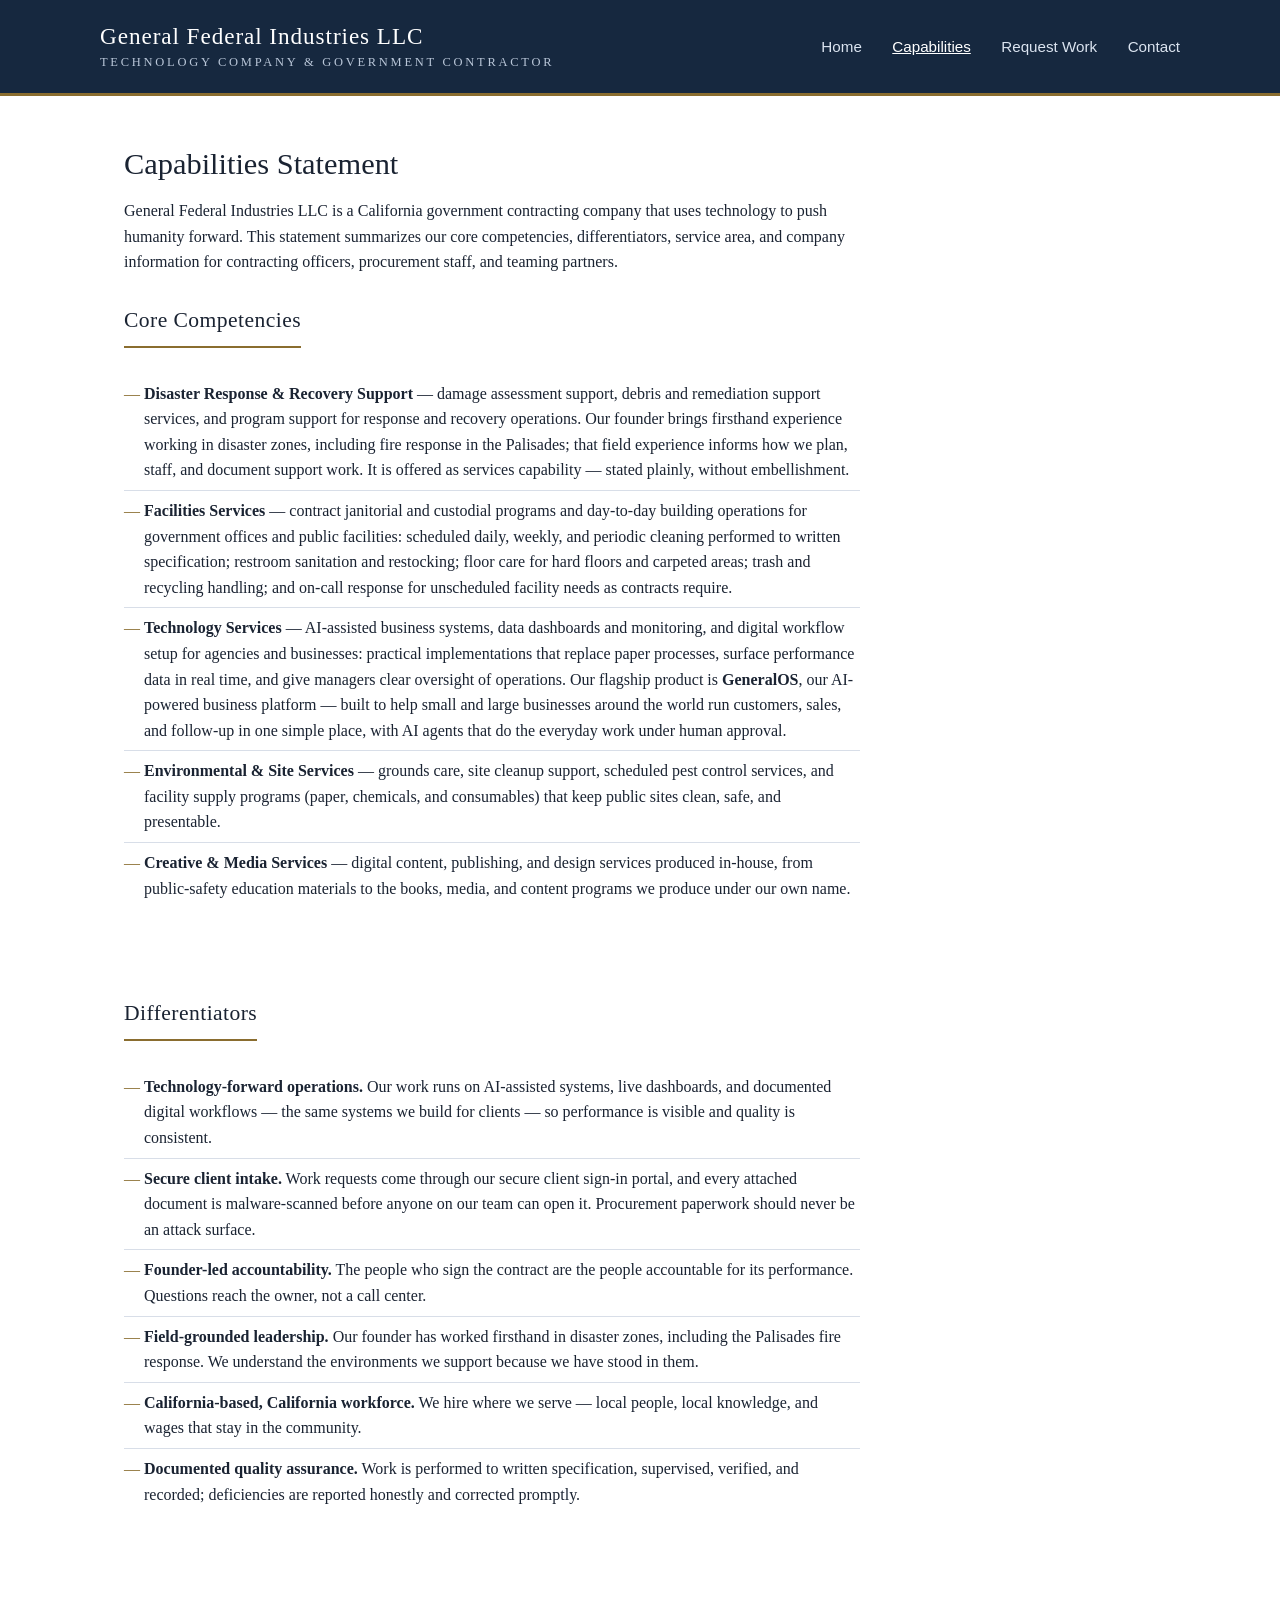
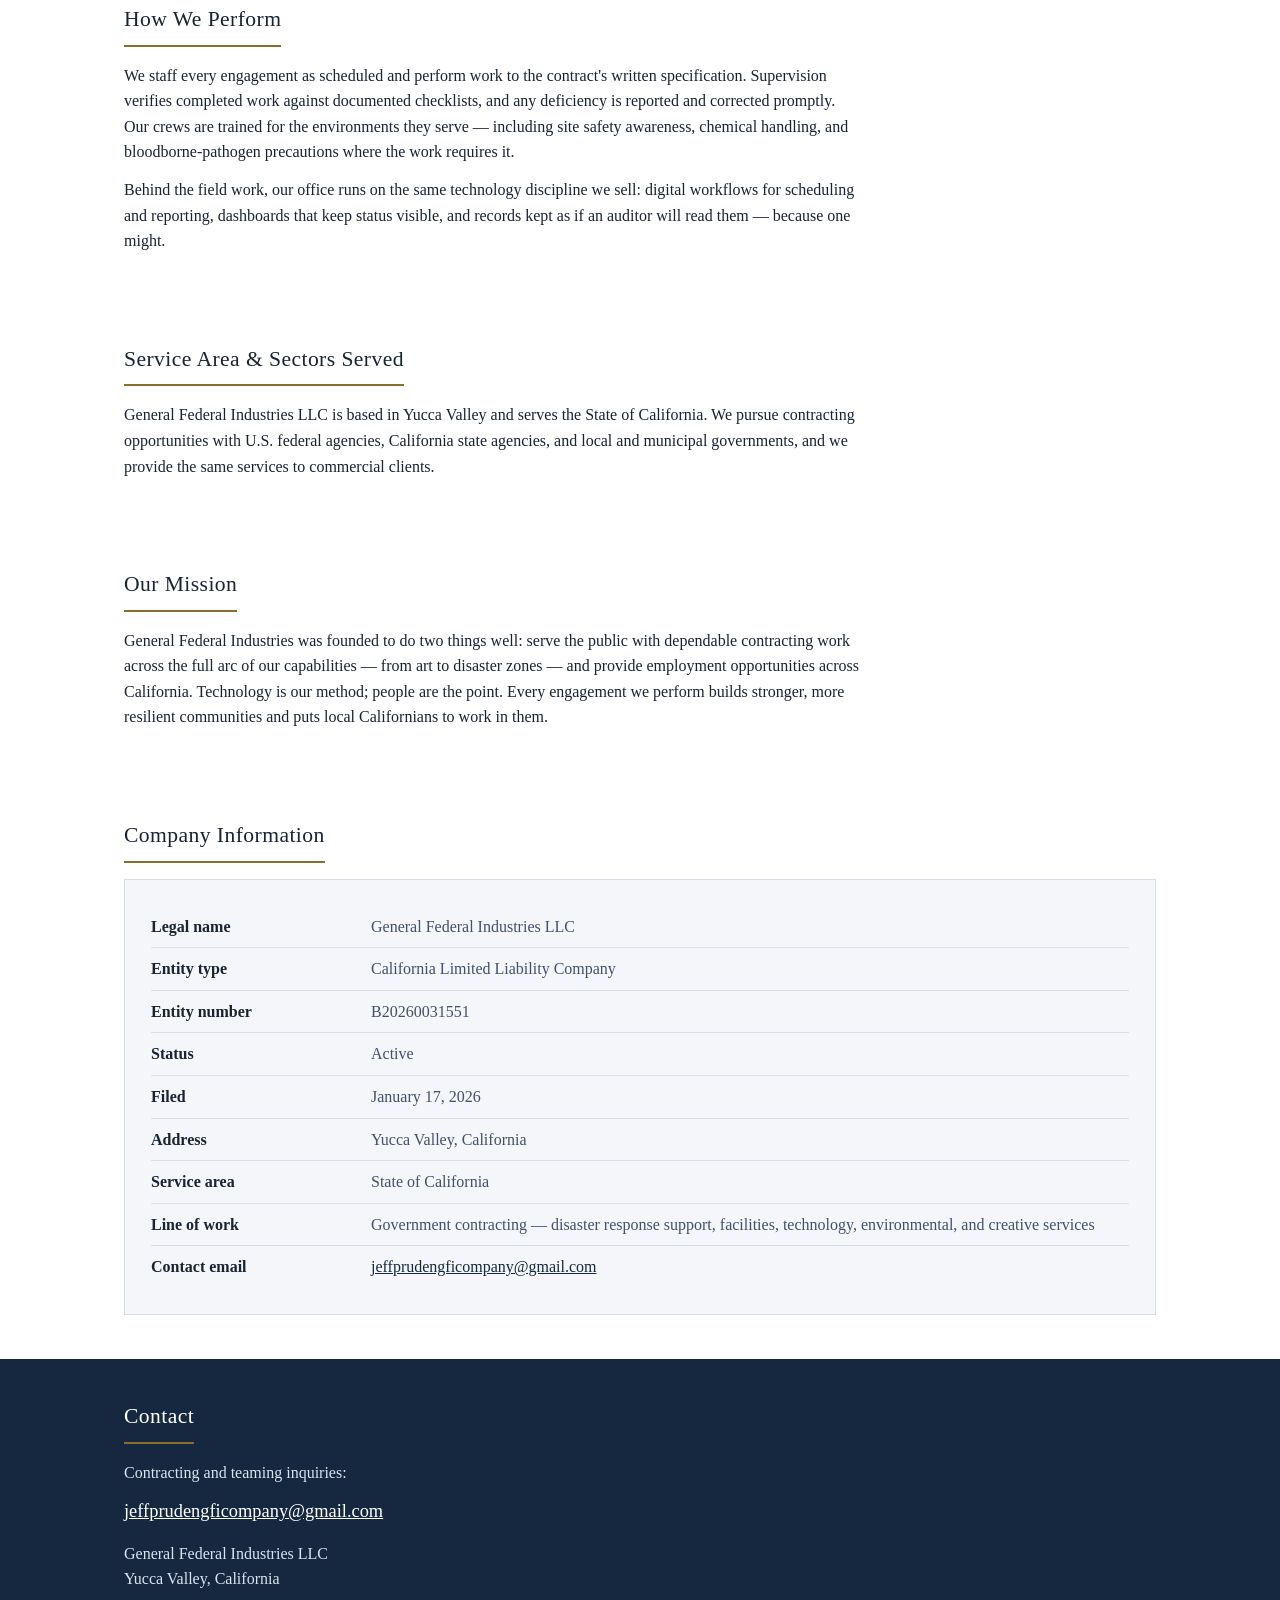
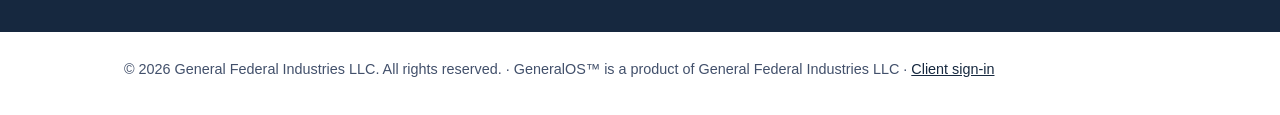
==== commit fccd3b83: "Ownership claim: GeneralOS (TM) is a product of General Federal Industries LLC - product section + a" ====
--- a/capabilities.html
+++ b/capabilities.html
@@ -97,7 +97,7 @@
 </div>
 
 <footer>
-  <div class="wrap sans">&copy; 2026 General Federal Industries LLC. All rights reserved. · <a href="request.html">Client sign-in</a></div>
+  <div class="wrap sans">&copy; 2026 General Federal Industries LLC. All rights reserved. · GeneralOS&trade; is a product of General Federal Industries LLC · <a href="request.html">Client sign-in</a></div>
 </footer>
 
 </body>
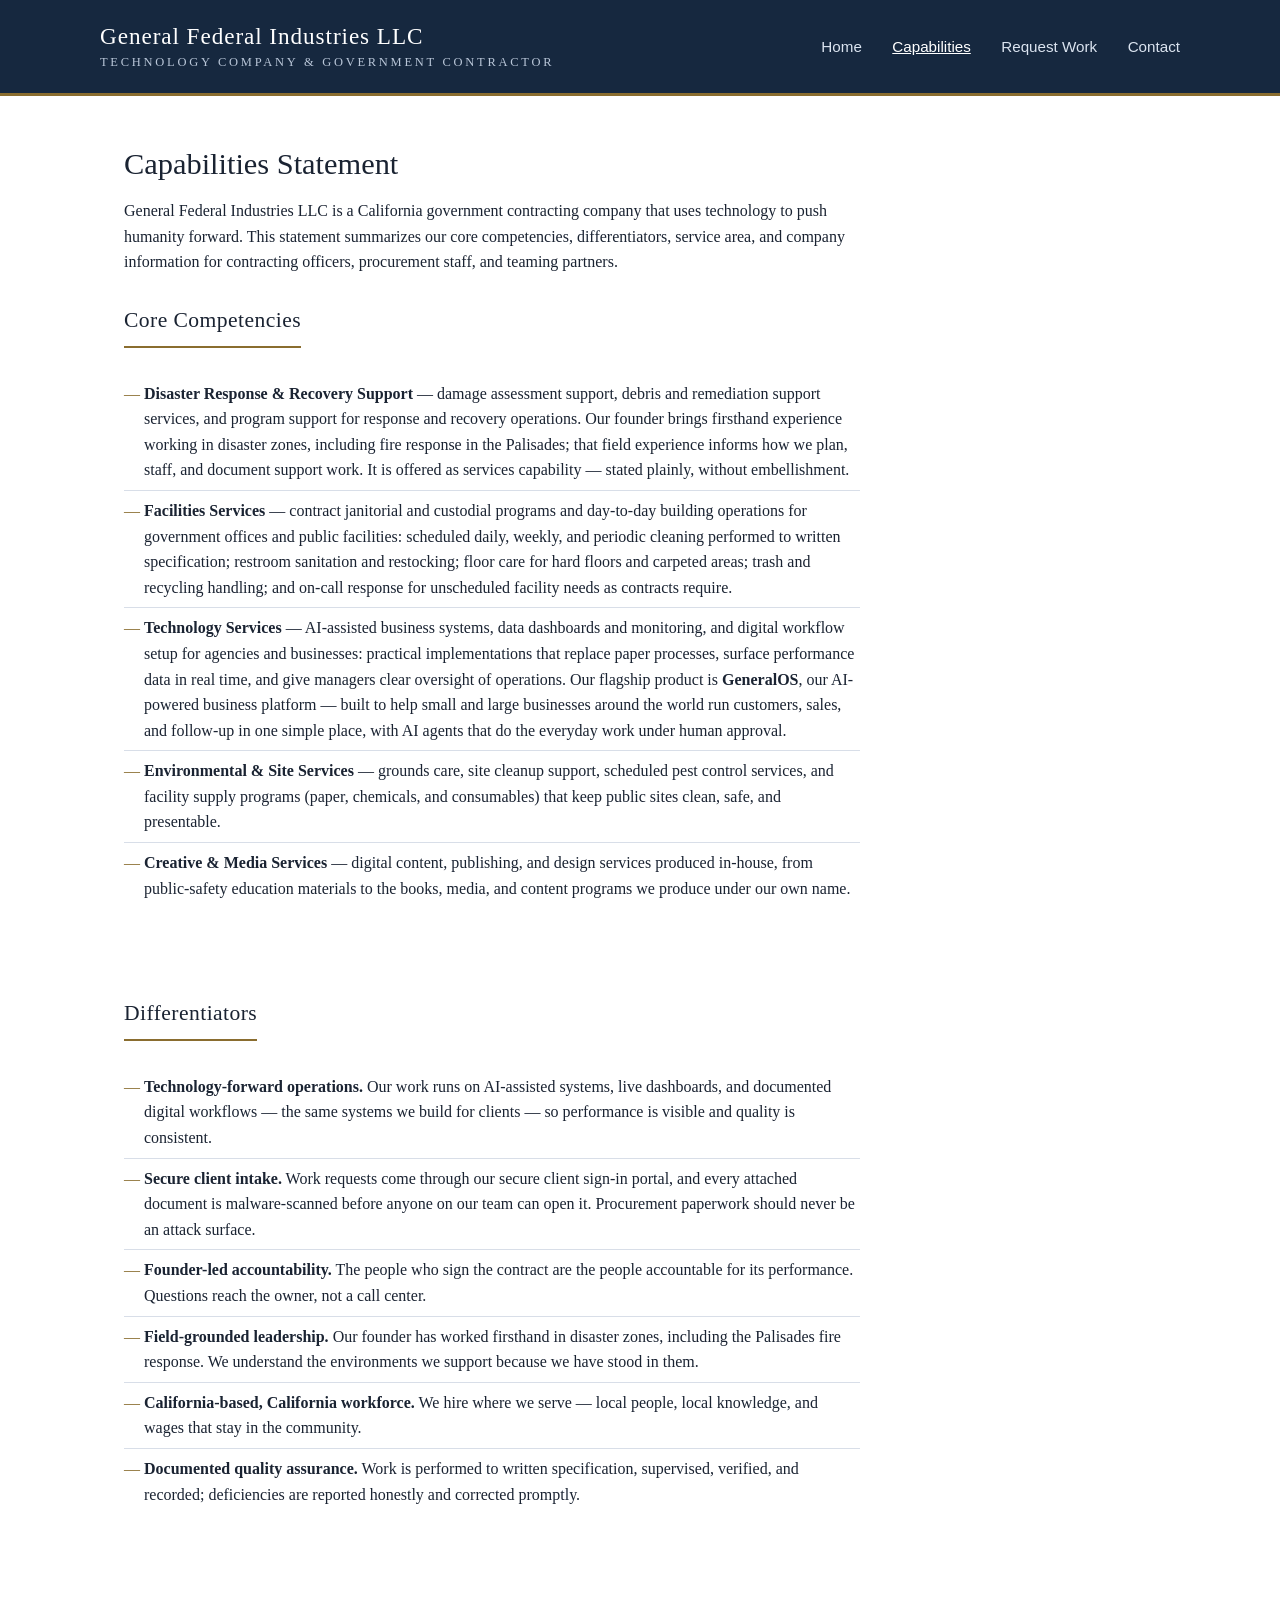
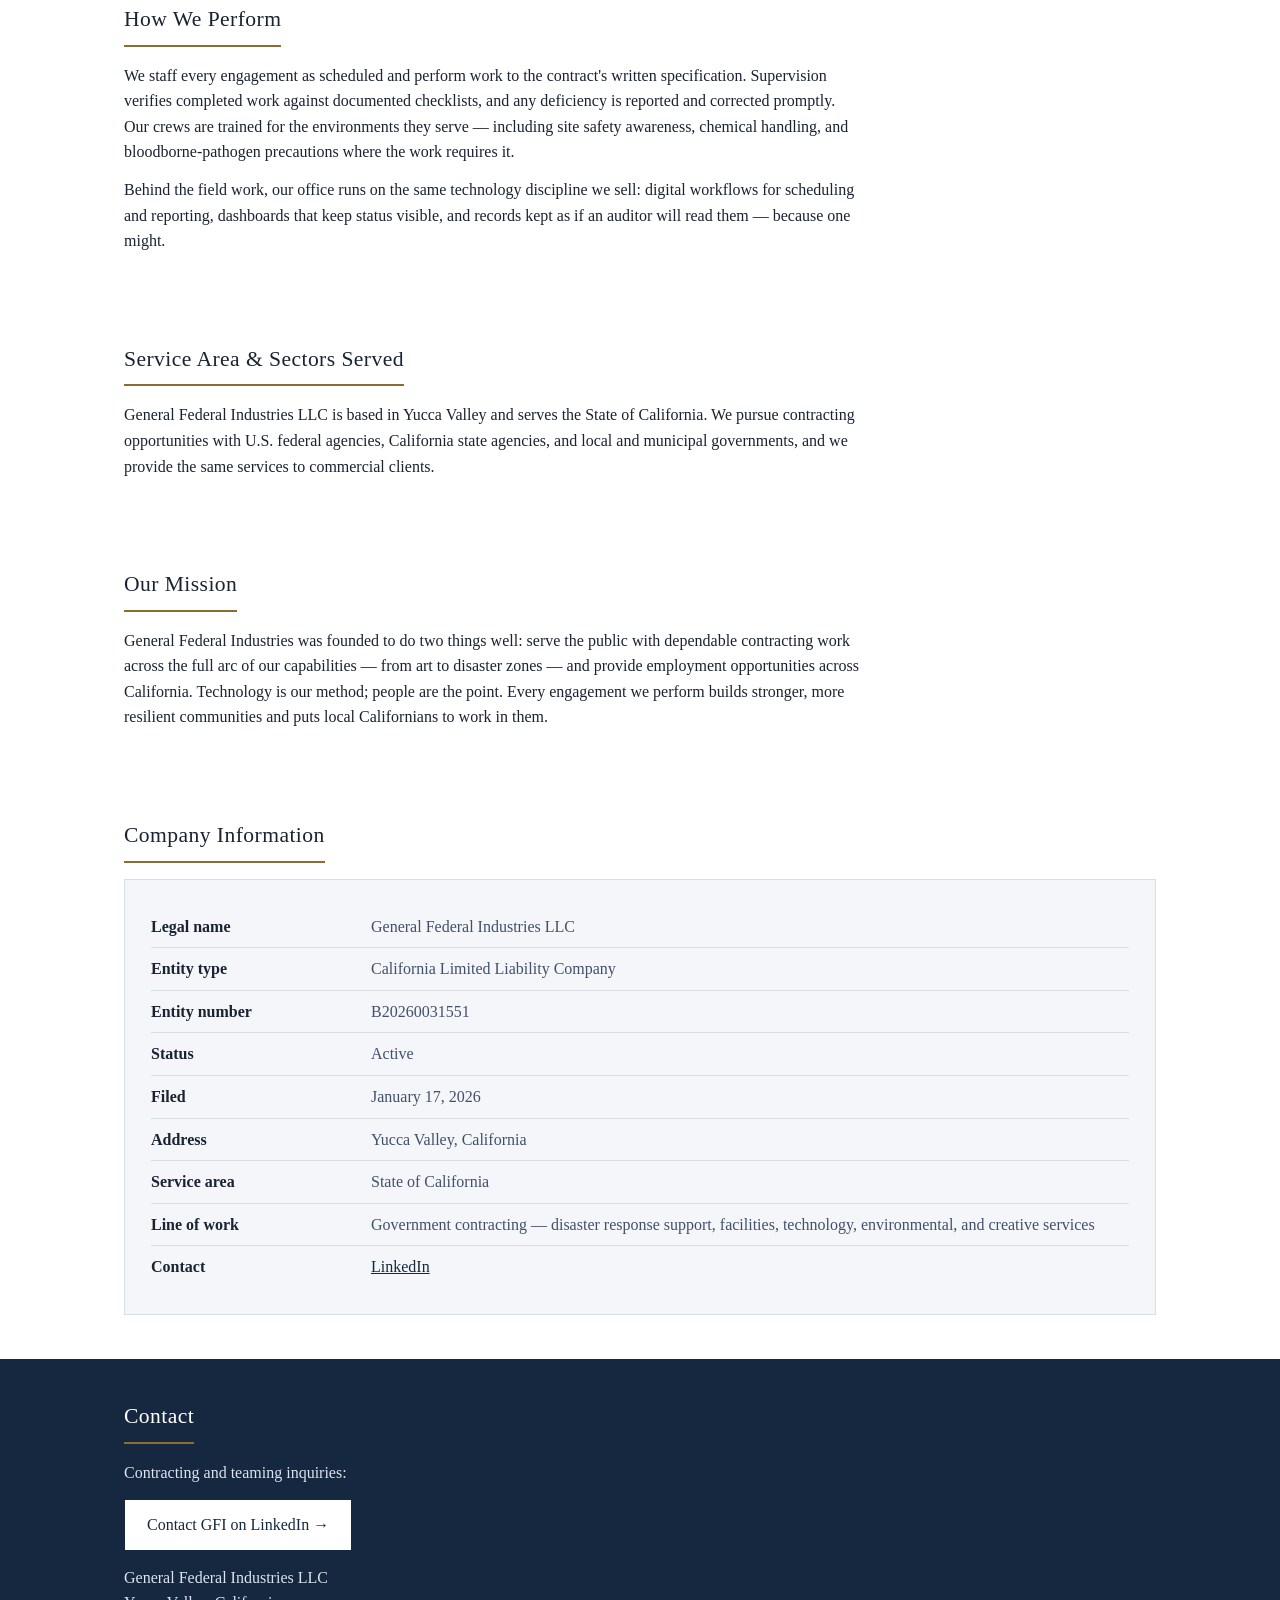
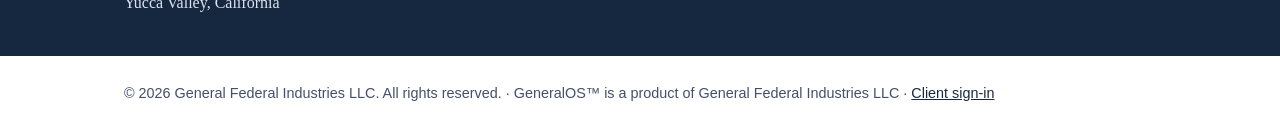
==== commit d5be6e28: "Remove GFI mailbox from site (Jeff's order 2026-11-07): contact route is now LinkedIn on index + cap" ====
--- a/capabilities.html
+++ b/capabilities.html
@@ -81,7 +81,7 @@
         <tr><th>Address</th><td>Yucca Valley, California</td></tr>
         <tr><th>Service area</th><td>State of California</td></tr>
         <tr><th>Line of work</th><td>Government contracting — disaster response support, facilities, technology, environmental, and creative services</td></tr>
-        <tr><th>Contact email</th><td><a href="mailto:jeffprudengficompany@gmail.com">jeffprudengficompany@gmail.com</a></td></tr>
+        <tr><th>Contact</th><td><a href="https://www.linkedin.com/in/jeff-pruden-a96ab2b3/">LinkedIn</a></td></tr>
       </table>
     </div>
   </section>
@@ -91,7 +91,7 @@
   <div class="wrap">
     <h2>Contact</h2>
     <p>Contracting and teaming inquiries:</p>
-    <p class="cta-email"><a href="mailto:jeffprudengficompany@gmail.com">jeffprudengficompany@gmail.com</a></p>
+    <p class="mt14"><a class="btn secondary" href="https://www.linkedin.com/in/jeff-pruden-a96ab2b3/">Contact GFI on LinkedIn &rarr;</a></p>
     <p class="mt14">General Federal Industries LLC<br>Yucca Valley, California</p>
   </div>
 </div>
--- a/styles.css
+++ b/styles.css
@@ -19,6 +19,7 @@
 nav a.active{color:#fff;text-decoration:underline}
 .rule{height:3px;background:var(--accent)}
 .hero{padding:56px 0 44px;border-bottom:1px solid var(--line)}
+.hero-logo{display:block;width:min(320px,78%);height:auto;border:1px solid var(--line);margin-bottom:26px}
 .hero h1{font-size:2.1rem;font-weight:normal;line-height:1.25;max-width:22em}
 .hero p{margin-top:18px;font-size:1.08rem;color:var(--slate);max-width:44em}
 section{padding:44px 0}
@@ -56,6 +57,11 @@
 .btn.secondary{background:#fff;color:var(--navy)}
 .btn.secondary:hover{background:var(--panel);color:var(--navy)}
 .pt28{padding-top:28px}
+.w120{width:120px}
+.w140{width:140px}
+.fs20{font-size:20px}
+.fs14{font-size:14px}
+.hidden{display:none}
 
 /* --- sign-in + intake form (request.html) --- */
 .auth-box,.form-box{background:var(--panel);border:1px solid var(--line);padding:26px;max-width:760px}
